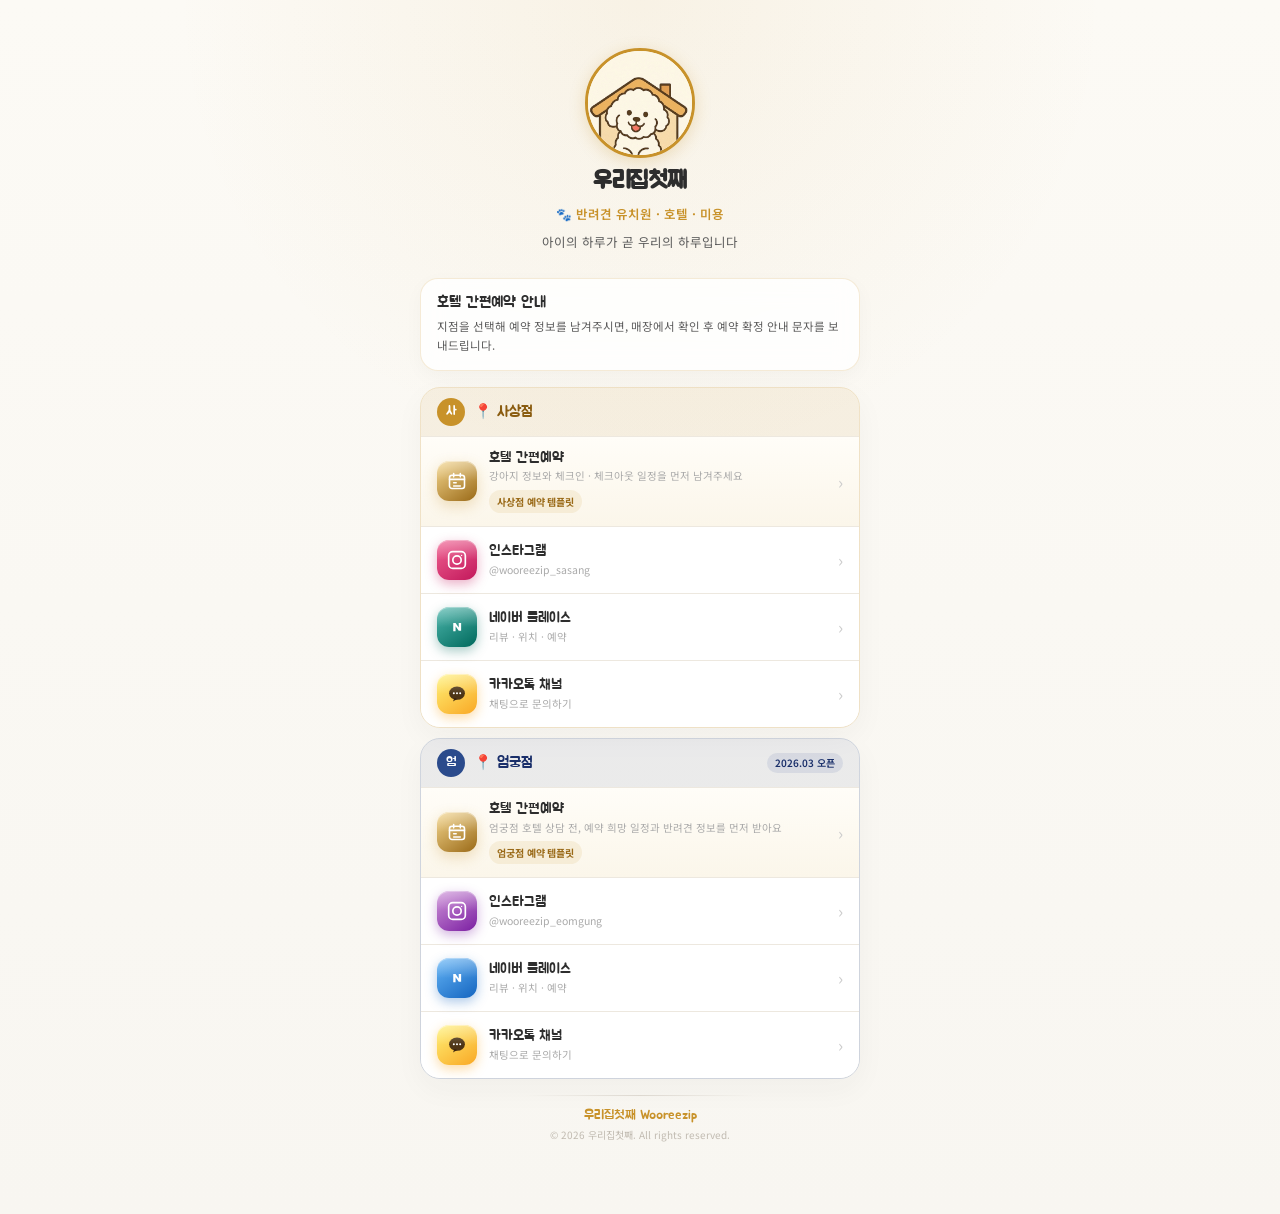
==== index.html @ d88a4600 "Update linktree v5" ====
<!DOCTYPE html>
<html lang="ko">
<head>
  <meta charset="UTF-8">
  <meta name="viewport" content="width=device-width, initial-scale=1.0">
  <title>우리집첫째 | 링크 모음</title>
  <link href="https://fonts.googleapis.com/css2?family=Jua&family=Noto+Sans+KR:wght@400;500;700&display=swap" rel="stylesheet">
  <style>
    *, *::before, *::after { margin: 0; padding: 0; box-sizing: border-box; }
    :root {
      --cream:   #F8F6F1;
      --primary: #C8922A;
      --navy:    #2B4B8C;
      --dark:    #2D2D2D;
      --mid:     #5C5C5C;
      --muted:   #AAAAAA;
      --surface: #FFFFFF;
      --border:  #E5E0D8;
      --reserve: #F2E4B8;
      --reserve-deep: #9A6A18;
      --reserve-shadow: rgba(200, 146, 42, 0.28);
    }
    body {
      background:
        radial-gradient(circle at top, rgba(200,146,42,0.08), transparent 34%),
        linear-gradient(180deg, #fcfaf5 0%, var(--cream) 100%);
      font-family: 'Noto Sans KR', 'Apple SD Gothic Neo', sans-serif;
      min-height: 100vh;
      display: flex;
      justify-content: center;
      padding: 48px 18px 72px;
    }
    .page {
      width: 100%;
      max-width: 440px;
      display: flex;
      flex-direction: column;
      align-items: center;
      gap: 10px;
    }
    @keyframes fadeUp {
      from { opacity: 0; transform: translateY(14px); }
      to   { opacity: 1; transform: translateY(0); }
    }
    .profile {
      display: flex;
      flex-direction: column;
      align-items: center;
      gap: 8px;
      margin-bottom: 14px;
      animation: fadeUp .5s ease both;
    }
    .logo-ring {
      width: 110px;
      height: 110px;
      border-radius: 50%;
      border: 3px solid var(--primary);
      background: var(--surface);
      overflow: hidden;
      display: flex;
      align-items: center;
      justify-content: center;
      box-shadow: 0 4px 16px rgba(200,146,42,0.25);
    }
    .logo-ring img {
      width: 100%;
      height: 100%;
      object-fit: cover;
      object-position: center center;
    }
    .brand-name {
      font-family: 'Jua', sans-serif;
      font-size: 24px;
      font-weight: 700;
      color: var(--dark);
      letter-spacing: -0.5px;
    }
    .brand-cat { font-size: 12.5px; color: var(--primary); font-weight: 600; }
    .tagline   { font-size: 12.5px; color: var(--mid); text-align: center; line-height: 1.8; }

    .notice {
      width: 100%;
      background: rgba(255,255,255,0.82);
      border: 1px solid rgba(200,146,42,0.18);
      border-radius: 18px;
      padding: 14px 16px;
      margin-bottom: 6px;
      animation: fadeUp .5s ease .04s both;
      box-shadow: 0 6px 20px rgba(45,45,45,0.03);
      backdrop-filter: blur(12px);
    }
    .notice-title {
      font-family: 'Jua', sans-serif;
      font-size: 15px;
      color: var(--dark);
    }
    .notice-copy {
      margin-top: 5px;
      font-size: 11.5px;
      line-height: 1.7;
      color: var(--mid);
    }

    .cluster {
      width: 100%;
      border-radius: 20px;
      overflow: hidden;
      animation: fadeUp .5s ease both;
      box-shadow: 0 10px 30px rgba(45,45,45,0.04);
    }
    .cluster.sasang  { border: 1.5px solid rgba(200,146,42,.22); animation-delay:.08s; }
    .cluster.eomgung { border: 1.5px solid rgba(43,75,140,.20);  animation-delay:.18s; }

    .cluster-header {
      display: flex;
      align-items: center;
      gap: 9px;
      padding: 10px 16px;
    }
    .cluster.sasang  .cluster-header { background: rgba(200,146,42,.09); }
    .cluster.eomgung .cluster-header { background: rgba(43,75,140,.07); }

    .cl-badge {
      width: 28px;
      height: 28px;
      border-radius: 50%;
      display: flex;
      align-items: center;
      justify-content: center;
      font-family: 'Jua', sans-serif;
      font-size: 12.5px;
      flex-shrink: 0;
    }
    .cluster.sasang  .cl-badge { background: #C8922A; color: #fff; }
    .cluster.eomgung .cl-badge { background: #2B4B8C; color: #fff; }

    .cl-label { font-family: 'Jua', sans-serif; font-size: 14.5px; }
    .cluster.sasang  .cl-label { color: #8A5C10; }
    .cluster.eomgung .cl-label { color: #1A2F6A; }

    .cl-new {
      margin-left: auto;
      font-size: 10px;
      font-weight: 600;
      background: rgba(43,75,140,.10);
      color: #1A2F6A;
      border-radius: 20px;
      padding: 2.5px 8px;
    }

    .cluster-body {
      background: var(--surface);
      display: flex;
      flex-direction: column;
    }

    .lr {
      display: flex;
      align-items: center;
      gap: 12px;
      padding: 13px 16px;
      text-decoration: none;
      border-top: 0.5px solid #EDE8DF;
      transition: background .12s, transform .12s;
    }
    .lr:hover  { background: #faf9f6; }
    .lr:active { background: #f0ede6; transform: scale(.995); }

    .lr-reserve {
      background: linear-gradient(180deg, #fffdf8 0%, #fbf6ea 100%);
    }
    .lr-reserve:hover {
      background: linear-gradient(180deg, #fffaf0 0%, #f8f0dd 100%);
    }

    .ri {
      width: 40px;
      height: 40px;
      border-radius: 12px;
      display: flex;
      align-items: center;
      justify-content: center;
      flex-shrink: 0;
      position: relative;
      overflow: hidden;
    }
    .ri::after {
      content: '';
      position: absolute;
      top: 0;
      left: 0;
      width: 100%;
      height: 50%;
      background: linear-gradient(180deg, rgba(255,255,255,0.35) 0%, rgba(255,255,255,0) 100%);
      border-radius: 12px 12px 0 0;
      pointer-events: none;
    }
    .ri-ig-s {
      background: linear-gradient(145deg, #f06292, #c2185b);
      box-shadow: 0 4px 12px rgba(194,24,91,.35), inset 0 1px 0 rgba(255,255,255,.3);
    }
    .ri-ig-e {
      background: linear-gradient(145deg, #ce93d8, #7b1fa2);
      box-shadow: 0 4px 12px rgba(123,31,162,.35), inset 0 1px 0 rgba(255,255,255,.3);
    }
    .ri-nav-s {
      background: linear-gradient(145deg, #4db6ac, #00695c);
      box-shadow: 0 4px 12px rgba(0,105,92,.35), inset 0 1px 0 rgba(255,255,255,.3);
    }
    .ri-nav-e {
      background: linear-gradient(145deg, #64b5f6, #1565c0);
      box-shadow: 0 4px 12px rgba(21,101,192,.35), inset 0 1px 0 rgba(255,255,255,.3);
    }
    .ri-kko {
      background: linear-gradient(145deg, #fff176, #f9a825);
      box-shadow: 0 4px 12px rgba(249,168,37,.4), inset 0 1px 0 rgba(255,255,255,.4);
    }
    .ri-reserve {
      background: linear-gradient(145deg, #f4d68d, var(--reserve-deep));
      box-shadow: 0 5px 14px var(--reserve-shadow), inset 0 1px 0 rgba(255,255,255,.4);
    }

    .rt { flex: 1; }
    .r-title {
      font-family: 'Jua', sans-serif;
      font-size: 13.5px;
      color: #2D2D2D;
      line-height: 1.25;
    }
    .r-sub {
      font-size: 10.5px;
      color: #AAAAAA;
      margin-top: 2px;
      line-height: 1.45;
    }
    .r-arr {
      font-size: 17px;
      color: #CCC;
      flex-shrink: 0;
    }
    .r-pill {
      display: inline-flex;
      align-items: center;
      gap: 4px;
      margin-top: 6px;
      padding: 4px 8px;
      border-radius: 999px;
      background: rgba(200,146,42,0.11);
      color: var(--reserve-deep);
      font-size: 10px;
      font-weight: 700;
      letter-spacing: -0.1px;
    }

    .divider {
      width: 52%;
      height: 1px;
      background: linear-gradient(90deg, transparent, #E0DBD3, transparent);
      margin: 6px 0 2px;
    }
    .footer {
      text-align: center;
      animation: fadeUp .5s ease .28s both;
    }
    .flogo {
      font-family: 'Jua', sans-serif;
      font-size: 13px;
      color: #C8922A;
    }
    .fcopy {
      font-size: 10px;
      color: #C0BAB0;
      margin-top: 3px;
    }
  </style>
</head>
<body>
<main class="page">

  <section class="profile">
    <div class="logo-ring">
      <img src="[data-uri]" alt="우리집첫째 로고">
    </div>
    <div class="brand-name">우리집첫째</div>
    <div class="brand-cat">🐾 반려견 유치원 · 호텔 · 미용</div>
    <div class="tagline">아이의 하루가 곧 우리의 하루입니다</div>
  </section>

  <section class="notice">
    <div class="notice-title">호텔 간편예약 안내</div>
    <div class="notice-copy">지점을 선택해 예약 정보를 남겨주시면, 매장에서 확인 후 예약 확정 안내 문자를 보내드립니다.</div>
  </section>

  <div class="cluster sasang">
    <div class="cluster-header">
      <div class="cl-badge">사</div>
      <span class="cl-label">📍 사상점</span>
    </div>
    <div class="cluster-body">
      <a href="reservation/?branch=sasang" target="_self" rel="noopener noreferrer" class="lr lr-reserve">
        <div class="ri ri-reserve">
          <svg width="20" height="20" viewBox="0 0 24 24" fill="none" stroke="white" stroke-width="1.9" stroke-linecap="round" stroke-linejoin="round">
            <rect x="3" y="5" width="18" height="16" rx="3"></rect>
            <path d="M8 3v4M16 3v4M3 10h18"></path>
            <path d="M8 14h3M8 18h8"></path>
          </svg>
        </div>
        <div class="rt">
          <div class="r-title">호텔 간편예약</div>
          <div class="r-sub">강아지 정보와 체크인 · 체크아웃 일정을 먼저 남겨주세요</div>
          <div class="r-pill">사상점 예약 템플릿</div>
        </div>
        <span class="r-arr">›</span>
      </a>
      <a href="https://www.instagram.com/wooreezip_sasang" target="_self" rel="noopener noreferrer" class="lr">
        <div class="ri ri-ig-s">
          <svg width="20" height="20" viewBox="0 0 24 24" fill="none" stroke="white" stroke-width="2" stroke-linecap="round" stroke-linejoin="round">
            <rect x="2" y="2" width="20" height="20" rx="5"/>
            <circle cx="12" cy="12" r="5"/>
            <circle cx="17.5" cy="6.5" r="0.8" fill="white" stroke="none"/>
          </svg>
        </div>
        <div class="rt">
          <div class="r-title">인스타그램</div>
          <div class="r-sub">@wooreezip_sasang</div>
        </div>
        <span class="r-arr">›</span>
      </a>
      <a href="https://m.place.naver.com/place/1247525047/home" target="_self" rel="noopener noreferrer" class="lr">
        <div class="ri ri-nav-s">
          <svg width="18" height="18" viewBox="0 0 24 24" fill="white">
            <path d="M14.3 12.5L10.1 6.5H7v11h3.1V11l4.2 6h3.2V6.5H14.3z"/>
          </svg>
        </div>
        <div class="rt">
          <div class="r-title">네이버 플레이스</div>
          <div class="r-sub">리뷰 · 위치 · 예약</div>
        </div>
        <span class="r-arr">›</span>
      </a>
      <a href="https://pf.kakao.com/_PuWbG" target="_self" rel="noopener noreferrer" class="lr">
        <div class="ri ri-kko">
          <svg width="20" height="20" viewBox="0 0 24 24">
            <ellipse cx="12" cy="11" rx="9.5" ry="8" fill="rgba(40,20,10,.82)"/>
            <path d="M 9 17 L 7 21 L 12.5 18" fill="rgba(40,20,10,.82)"/>
            <circle cx="8.2" cy="11" r="1.2" fill="white"/>
            <circle cx="12" cy="11" r="1.2" fill="white"/>
            <circle cx="15.8" cy="11" r="1.2" fill="white"/>
          </svg>
        </div>
        <div class="rt">
          <div class="r-title">카카오톡 채널</div>
          <div class="r-sub">채팅으로 문의하기</div>
        </div>
        <span class="r-arr">›</span>
      </a>
    </div>
  </div>

  <div class="cluster eomgung">
    <div class="cluster-header">
      <div class="cl-badge">엄</div>
      <span class="cl-label">📍 엄궁점</span>
      <span class="cl-new">2026.03 오픈</span>
    </div>
    <div class="cluster-body">
      <a href="reservation/?branch=eomgung" target="_self" rel="noopener noreferrer" class="lr lr-reserve">
        <div class="ri ri-reserve">
          <svg width="20" height="20" viewBox="0 0 24 24" fill="none" stroke="white" stroke-width="1.9" stroke-linecap="round" stroke-linejoin="round">
            <rect x="3" y="5" width="18" height="16" rx="3"></rect>
            <path d="M8 3v4M16 3v4M3 10h18"></path>
            <path d="M8 14h3M8 18h8"></path>
          </svg>
        </div>
        <div class="rt">
          <div class="r-title">호텔 간편예약</div>
          <div class="r-sub">엄궁점 호텔 상담 전, 예약 희망 일정과 반려견 정보를 먼저 받아요</div>
          <div class="r-pill">엄궁점 예약 템플릿</div>
        </div>
        <span class="r-arr">›</span>
      </a>
      <a href="https://www.instagram.com/wooreezip_eomgung" target="_self" rel="noopener noreferrer" class="lr">
        <div class="ri ri-ig-e">
          <svg width="20" height="20" viewBox="0 0 24 24" fill="none" stroke="white" stroke-width="2" stroke-linecap="round" stroke-linejoin="round">
            <rect x="2" y="2" width="20" height="20" rx="5"/>
            <circle cx="12" cy="12" r="5"/>
            <circle cx="17.5" cy="6.5" r="0.8" fill="white" stroke="none"/>
          </svg>
        </div>
        <div class="rt">
          <div class="r-title">인스타그램</div>
          <div class="r-sub">@wooreezip_eomgung</div>
        </div>
        <span class="r-arr">›</span>
      </a>
      <a href="https://m.place.naver.com/place/2031023548/home" target="_self" rel="noopener noreferrer" class="lr">
        <div class="ri ri-nav-e">
          <svg width="18" height="18" viewBox="0 0 24 24" fill="white">
            <path d="M14.3 12.5L10.1 6.5H7v11h3.1V11l4.2 6h3.2V6.5H14.3z"/>
          </svg>
        </div>
        <div class="rt">
          <div class="r-title">네이버 플레이스</div>
          <div class="r-sub">리뷰 · 위치 · 예약</div>
        </div>
        <span class="r-arr">›</span>
      </a>
      <a href="https://pf.kakao.com/_jTNZX" target="_self" rel="noopener noreferrer" class="lr">
        <div class="ri ri-kko">
          <svg width="20" height="20" viewBox="0 0 24 24">
            <ellipse cx="12" cy="11" rx="9.5" ry="8" fill="rgba(40,20,10,.82)"/>
            <path d="M 9 17 L 7 21 L 12.5 18" fill="rgba(40,20,10,.82)"/>
            <circle cx="8.2" cy="11" r="1.2" fill="white"/>
            <circle cx="12" cy="11" r="1.2" fill="white"/>
            <circle cx="15.8" cy="11" r="1.2" fill="white"/>
          </svg>
        </div>
        <div class="rt">
          <div class="r-title">카카오톡 채널</div>
          <div class="r-sub">채팅으로 문의하기</div>
        </div>
        <span class="r-arr">›</span>
      </a>
    </div>
  </div>

  <div class="divider"></div>
  <div class="footer">
    <div class="flogo">우리집첫째 Wooreezip</div>
    <div class="fcopy">© 2026 우리집첫째. All rights reserved.</div>
  </div>
</main>
<script>
  document.querySelectorAll('.lr').forEach((link) => {
    link.addEventListener('click', (event) => {
      if (window.location.protocol === 'file:') {
        event.preventDefault();
        window.location.href = link.href;
      }
    });
  });
</script>
</body>
</html>
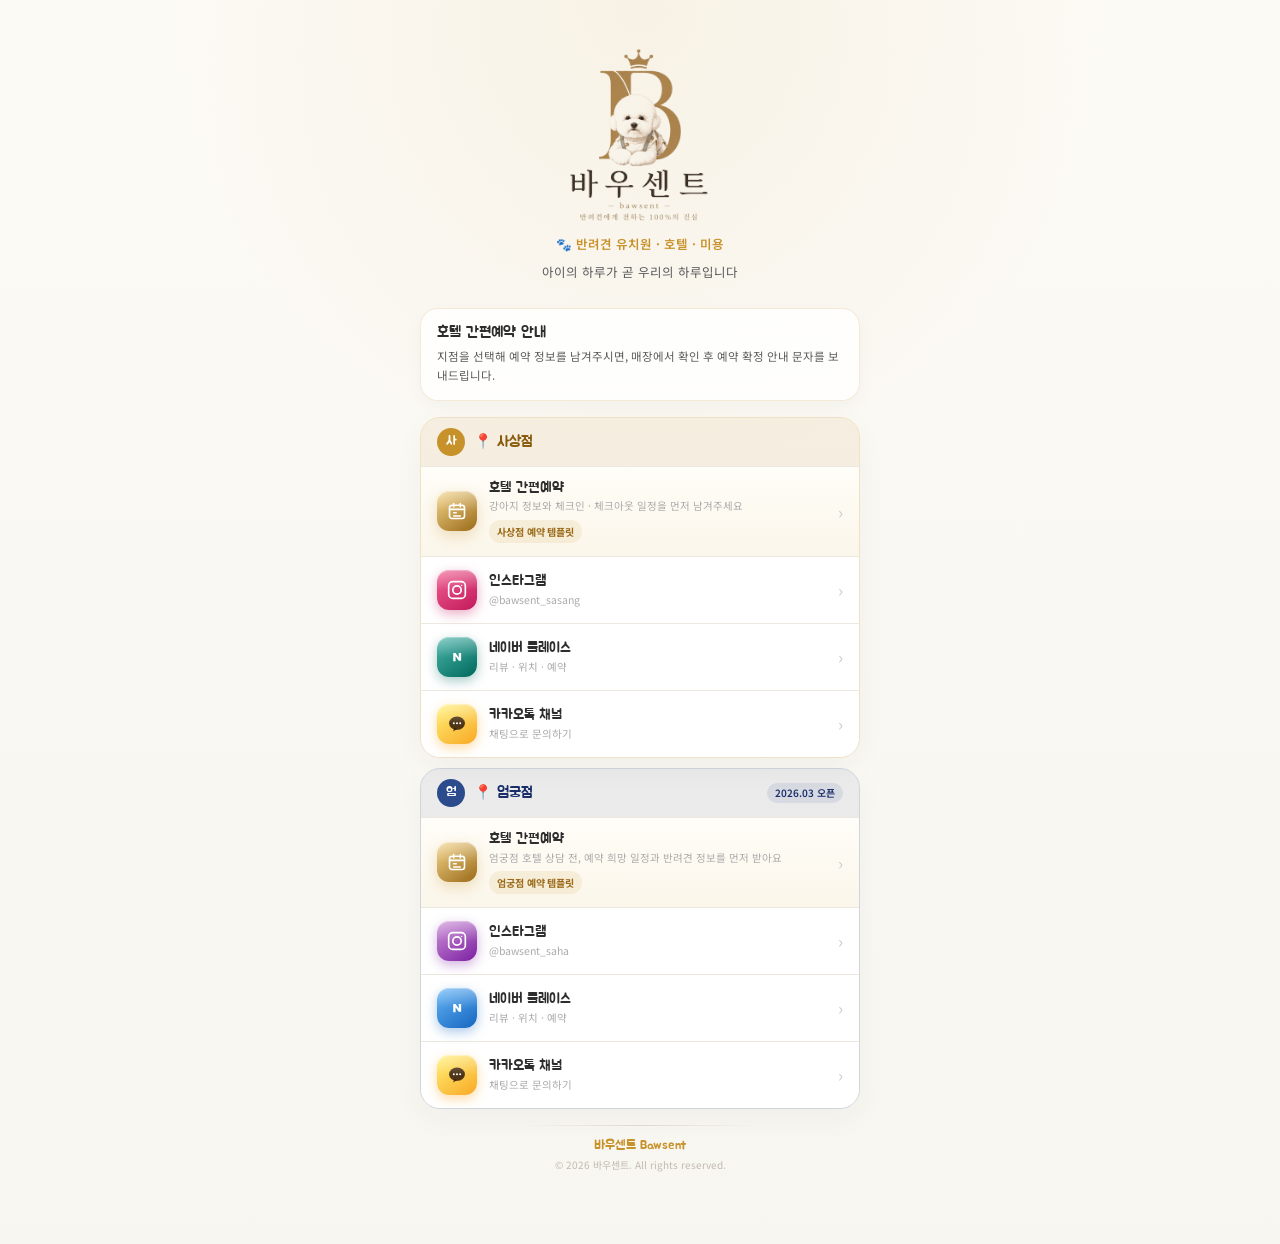
==== commit 1a1848ed: "Update public branding to Bawsent" ====
--- a/index.html
+++ b/index.html
@@ -3,7 +3,7 @@
 <head>
   <meta charset="UTF-8">
   <meta name="viewport" content="width=device-width, initial-scale=1.0">
-  <title>우리집첫째 | 링크 모음</title>
+  <title>바우센트 | 링크 모음</title>
   <link href="https://fonts.googleapis.com/css2?family=Jua&family=Noto+Sans+KR:wght@400;500;700&display=swap" rel="stylesheet">
   <style>
     *, *::before, *::after { margin: 0; padding: 0; box-sizing: border-box; }
@@ -51,29 +51,33 @@
       animation: fadeUp .5s ease both;
     }
     .logo-ring {
-      width: 110px;
-      height: 110px;
-      border-radius: 50%;
-      border: 3px solid var(--primary);
-      background: var(--surface);
-      overflow: hidden;
+      width: min(72vw, 270px);
+      height: 178px;
+      border-radius: 0;
+      border: 0;
+      background: transparent;
+      overflow: visible;
       display: flex;
       align-items: center;
       justify-content: center;
-      box-shadow: 0 4px 16px rgba(200,146,42,0.25);
+      box-shadow: none;
     }
     .logo-ring img {
       width: 100%;
       height: 100%;
-      object-fit: cover;
+      object-fit: contain;
       object-position: center center;
     }
     .brand-name {
-      font-family: 'Jua', sans-serif;
-      font-size: 24px;
-      font-weight: 700;
-      color: var(--dark);
-      letter-spacing: -0.5px;
+      position: absolute;
+      width: 1px;
+      height: 1px;
+      padding: 0;
+      margin: -1px;
+      overflow: hidden;
+      clip: rect(0, 0, 0, 0);
+      white-space: nowrap;
+      border: 0;
     }
     .brand-cat { font-size: 12.5px; color: var(--primary); font-weight: 600; }
     .tagline   { font-size: 12.5px; color: var(--mid); text-align: center; line-height: 1.8; }
@@ -279,9 +283,9 @@
 
   <section class="profile">
     <div class="logo-ring">
-      <img src="[data-uri]" alt="우리집첫째 로고">
+      <img src="static/brand/bawsent-logo-cutout.png" alt="바우센트 로고">
     </div>
-    <div class="brand-name">우리집첫째</div>
+    <div class="brand-name">바우센트</div>
     <div class="brand-cat">🐾 반려견 유치원 · 호텔 · 미용</div>
     <div class="tagline">아이의 하루가 곧 우리의 하루입니다</div>
   </section>
@@ -312,7 +316,7 @@
         </div>
         <span class="r-arr">›</span>
       </a>
-      <a href="https://www.instagram.com/wooreezip_sasang" target="_self" rel="noopener noreferrer" class="lr">
+      <a href="https://www.instagram.com/bawsent_sasang" target="_self" rel="noopener noreferrer" class="lr">
         <div class="ri ri-ig-s">
           <svg width="20" height="20" viewBox="0 0 24 24" fill="none" stroke="white" stroke-width="2" stroke-linecap="round" stroke-linejoin="round">
             <rect x="2" y="2" width="20" height="20" rx="5"/>
@@ -322,7 +326,7 @@
         </div>
         <div class="rt">
           <div class="r-title">인스타그램</div>
-          <div class="r-sub">@wooreezip_sasang</div>
+          <div class="r-sub">@bawsent_sasang</div>
         </div>
         <span class="r-arr">›</span>
       </a>
@@ -379,7 +383,7 @@
         </div>
         <span class="r-arr">›</span>
       </a>
-      <a href="https://www.instagram.com/wooreezip_eomgung" target="_self" rel="noopener noreferrer" class="lr">
+      <a href="https://www.instagram.com/bawsent_saha" target="_self" rel="noopener noreferrer" class="lr">
         <div class="ri ri-ig-e">
           <svg width="20" height="20" viewBox="0 0 24 24" fill="none" stroke="white" stroke-width="2" stroke-linecap="round" stroke-linejoin="round">
             <rect x="2" y="2" width="20" height="20" rx="5"/>
@@ -389,7 +393,7 @@
         </div>
         <div class="rt">
           <div class="r-title">인스타그램</div>
-          <div class="r-sub">@wooreezip_eomgung</div>
+          <div class="r-sub">@bawsent_saha</div>
         </div>
         <span class="r-arr">›</span>
       </a>
@@ -426,8 +430,8 @@
 
   <div class="divider"></div>
   <div class="footer">
-    <div class="flogo">우리집첫째 Wooreezip</div>
-    <div class="fcopy">© 2026 우리집첫째. All rights reserved.</div>
+    <div class="flogo">바우센트 Bawsent</div>
+    <div class="fcopy">© 2026 바우센트. All rights reserved.</div>
   </div>
 </main>
 <script>
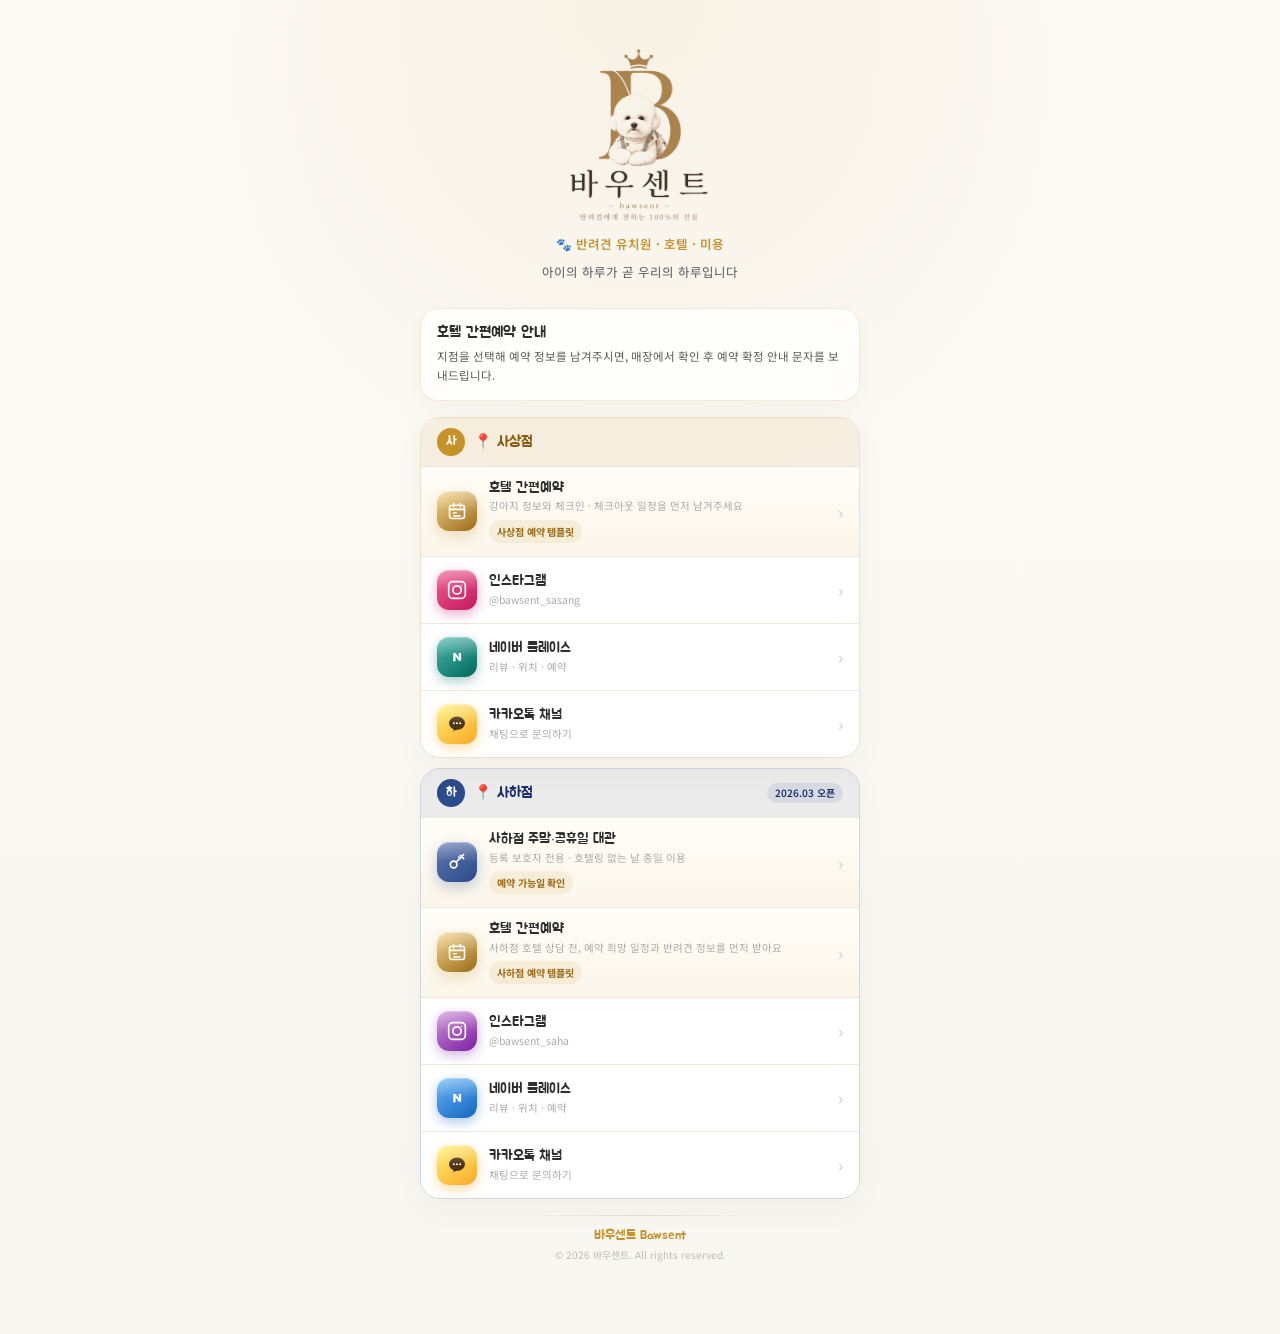
==== commit 15d1b57f: "Add Saha facility reservation links" ====
--- a/index.html
+++ b/index.html
@@ -223,6 +223,7 @@
       background: linear-gradient(145deg, #f4d68d, var(--reserve-deep));
       box-shadow: 0 5px 14px var(--reserve-shadow), inset 0 1px 0 rgba(255,255,255,.4);
     }
+    .ri-facility { background: linear-gradient(145deg, #5f78ad, #2B4B8C); box-shadow: 0 5px 14px rgba(43,75,140,.28), inset 0 1px 0 rgba(255,255,255,.35); }
 
     .rt { flex: 1; }
     .r-title {
@@ -363,11 +364,17 @@
 
   <div class="cluster eomgung">
     <div class="cluster-header">
-      <div class="cl-badge">엄</div>
-      <span class="cl-label">📍 엄궁점</span>
+      <div class="cl-badge">하</div>
+      <span class="cl-label">📍 사하점</span>
       <span class="cl-new">2026.03 오픈</span>
     </div>
     <div class="cluster-body">
+      <a href="facility-reservation/" target="_self" rel="noopener noreferrer" class="lr lr-reserve">
+        <div class="ri ri-facility">
+          <svg width="20" height="20" viewBox="0 0 24 24" fill="none" stroke="white" stroke-width="2" stroke-linecap="round" stroke-linejoin="round"><circle cx="8" cy="15" r="4"></circle><path d="M11 12l9-9M16 4l4 4M14 6l2 2"></path></svg>
+        </div>
+        <div class="rt"><div class="r-title">사하점 주말·공휴일 대관</div><div class="r-sub">등록 보호자 전용 · 호텔링 없는 날 종일 이용</div><div class="r-pill">예약 가능일 확인</div></div><span class="r-arr">›</span>
+      </a>
       <a href="reservation/?branch=eomgung" target="_self" rel="noopener noreferrer" class="lr lr-reserve">
         <div class="ri ri-reserve">
           <svg width="20" height="20" viewBox="0 0 24 24" fill="none" stroke="white" stroke-width="1.9" stroke-linecap="round" stroke-linejoin="round">
@@ -378,8 +385,8 @@
         </div>
         <div class="rt">
           <div class="r-title">호텔 간편예약</div>
-          <div class="r-sub">엄궁점 호텔 상담 전, 예약 희망 일정과 반려견 정보를 먼저 받아요</div>
-          <div class="r-pill">엄궁점 예약 템플릿</div>
+          <div class="r-sub">사하점 호텔 상담 전, 예약 희망 일정과 반려견 정보를 먼저 받아요</div>
+          <div class="r-pill">사하점 예약 템플릿</div>
         </div>
         <span class="r-arr">›</span>
       </a>
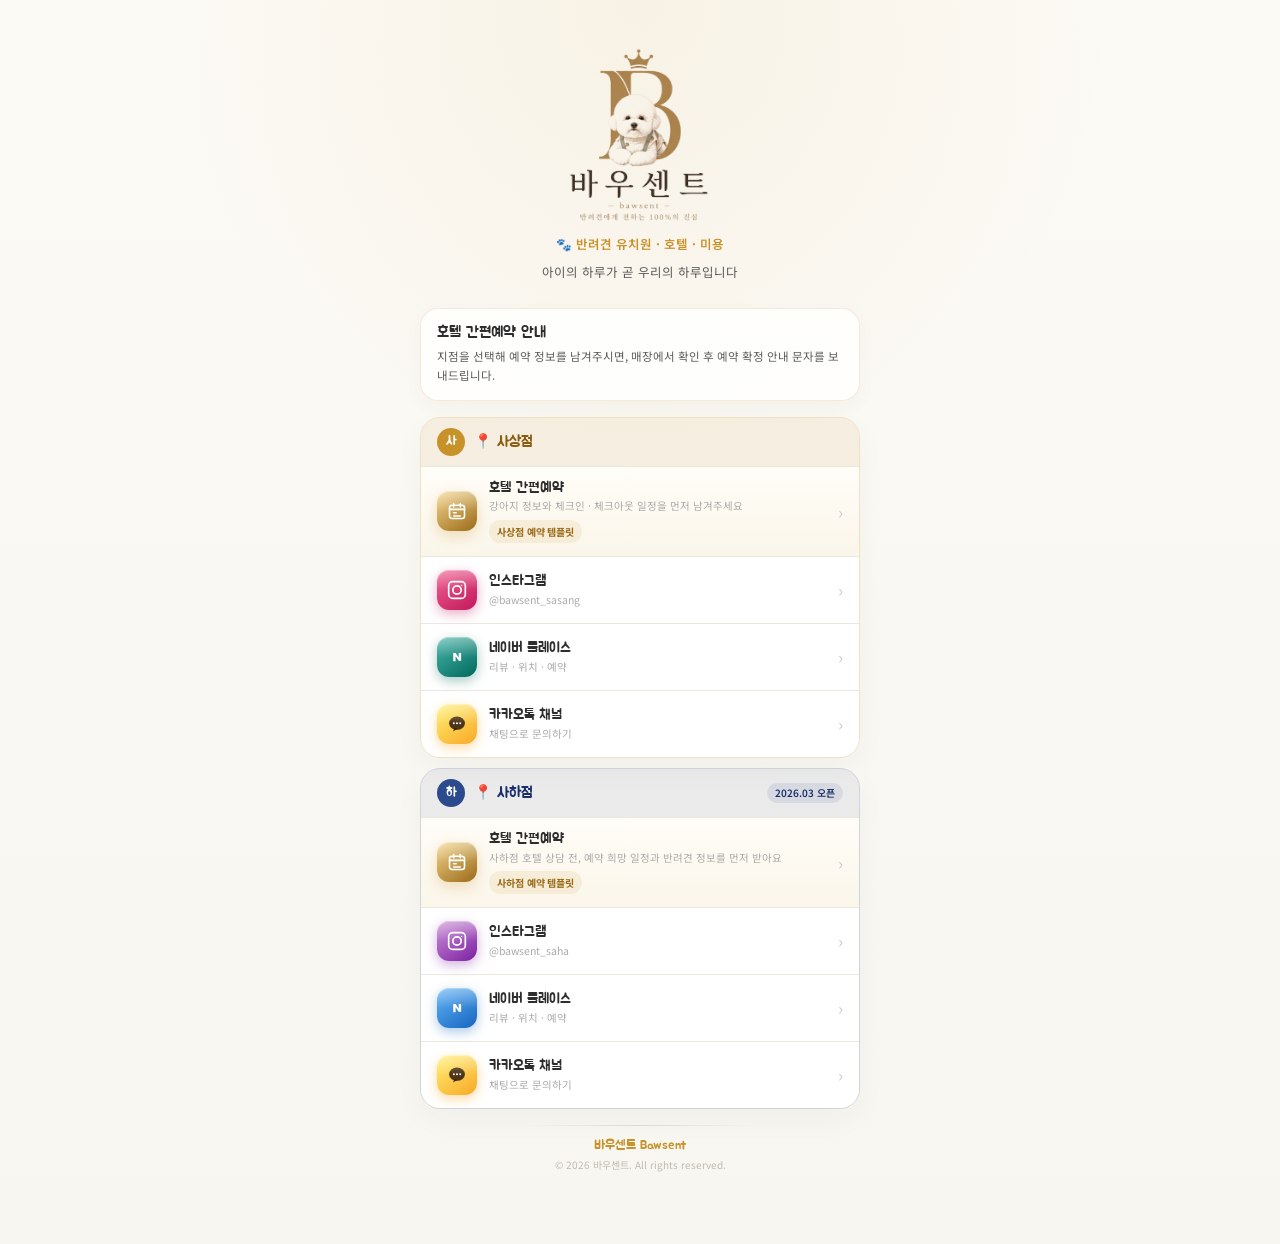
==== commit 5cca5885: "인스타 바이오에서 대관 링크 제거" ====
--- a/index.html
+++ b/index.html
@@ -223,7 +223,6 @@
       background: linear-gradient(145deg, #f4d68d, var(--reserve-deep));
       box-shadow: 0 5px 14px var(--reserve-shadow), inset 0 1px 0 rgba(255,255,255,.4);
     }
-    .ri-facility { background: linear-gradient(145deg, #5f78ad, #2B4B8C); box-shadow: 0 5px 14px rgba(43,75,140,.28), inset 0 1px 0 rgba(255,255,255,.35); }
 
     .rt { flex: 1; }
     .r-title {
@@ -369,12 +368,6 @@
       <span class="cl-new">2026.03 오픈</span>
     </div>
     <div class="cluster-body">
-      <a href="facility-reservation/" target="_self" rel="noopener noreferrer" class="lr lr-reserve">
-        <div class="ri ri-facility">
-          <svg width="20" height="20" viewBox="0 0 24 24" fill="none" stroke="white" stroke-width="2" stroke-linecap="round" stroke-linejoin="round"><circle cx="8" cy="15" r="4"></circle><path d="M11 12l9-9M16 4l4 4M14 6l2 2"></path></svg>
-        </div>
-        <div class="rt"><div class="r-title">사하점 주말·공휴일 대관</div><div class="r-sub">등록 보호자 전용 · 호텔링 없는 날 종일 이용</div><div class="r-pill">예약 가능일 확인</div></div><span class="r-arr">›</span>
-      </a>
       <a href="reservation/?branch=eomgung" target="_self" rel="noopener noreferrer" class="lr lr-reserve">
         <div class="ri ri-reserve">
           <svg width="20" height="20" viewBox="0 0 24 24" fill="none" stroke="white" stroke-width="1.9" stroke-linecap="round" stroke-linejoin="round">
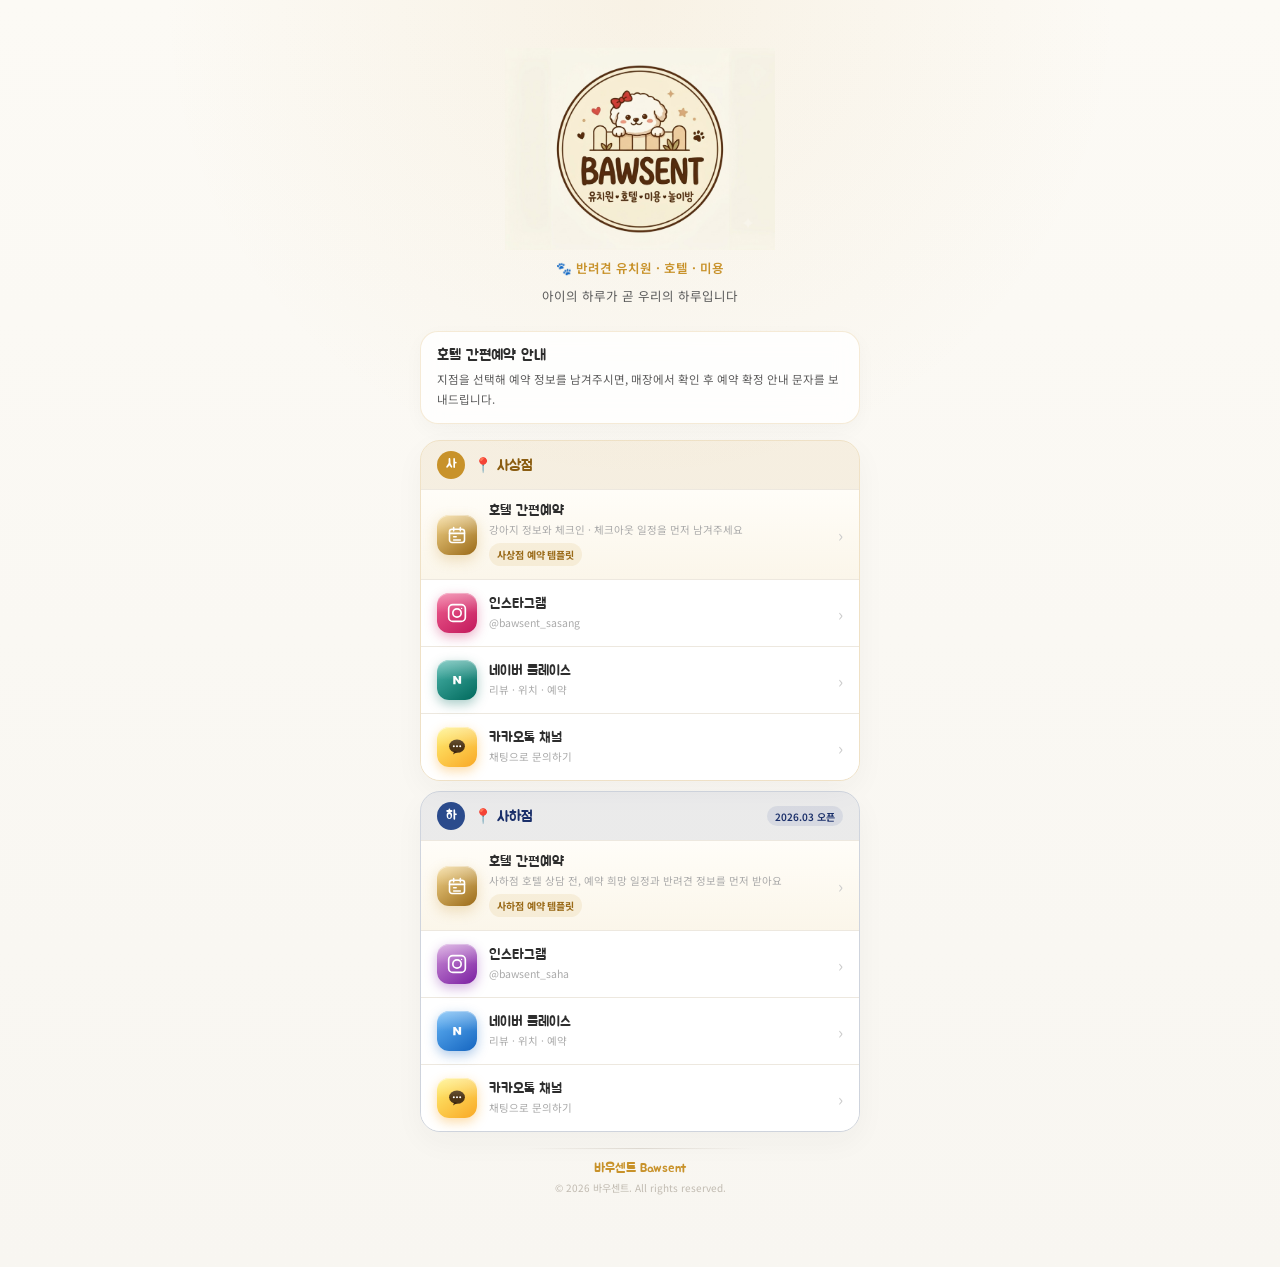
==== commit 28ef2d58: "fix: replace link page logo with approved BAWSENT original" ====
--- a/index.html
+++ b/index.html
@@ -52,7 +52,8 @@
     }
     .logo-ring {
       width: min(72vw, 270px);
-      height: 178px;
+      height: auto;
+      aspect-ratio: 1536 / 1147;
       border-radius: 0;
       border: 0;
       background: transparent;
@@ -283,7 +284,7 @@
 
   <section class="profile">
     <div class="logo-ring">
-      <img src="static/brand/bawsent-logo-cutout.png" alt="바우센트 로고">
+      <img src="static/brand/bawsent-logo-official-20261011.png" alt="바우센트 로고" width="1536" height="1147">
     </div>
     <div class="brand-name">바우센트</div>
     <div class="brand-cat">🐾 반려견 유치원 · 호텔 · 미용</div>
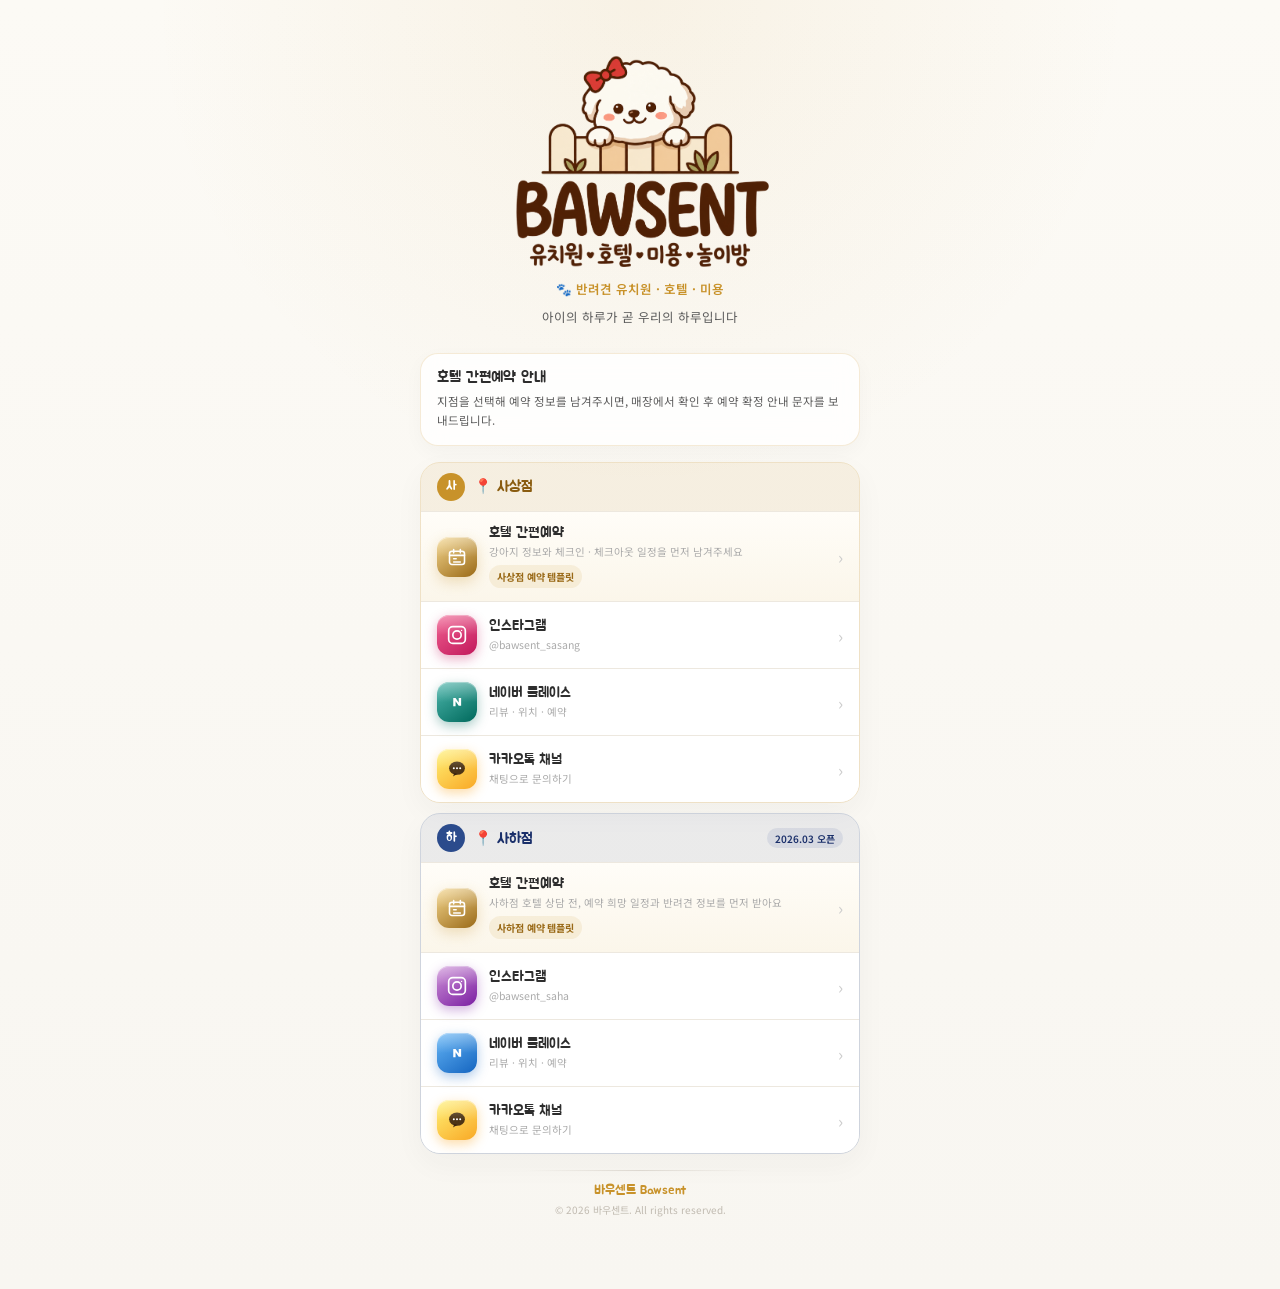
==== commit c38104aa: "fix: use transparent approved logo throughout link and hotel pages" ====
--- a/index.html
+++ b/index.html
@@ -53,7 +53,7 @@
     .logo-ring {
       width: min(72vw, 270px);
       height: auto;
-      aspect-ratio: 1536 / 1147;
+      aspect-ratio: 1379 / 1141;
       border-radius: 0;
       border: 0;
       background: transparent;
@@ -284,7 +284,7 @@
 
   <section class="profile">
     <div class="logo-ring">
-      <img src="static/brand/bawsent-logo-official-20261011.png" alt="바우센트 로고" width="1536" height="1147">
+      <img src="static/brand/bawsent-logo-transparent-20261027.png" alt="바우센트 로고" width="1379" height="1141">
     </div>
     <div class="brand-name">바우센트</div>
     <div class="brand-cat">🐾 반려견 유치원 · 호텔 · 미용</div>
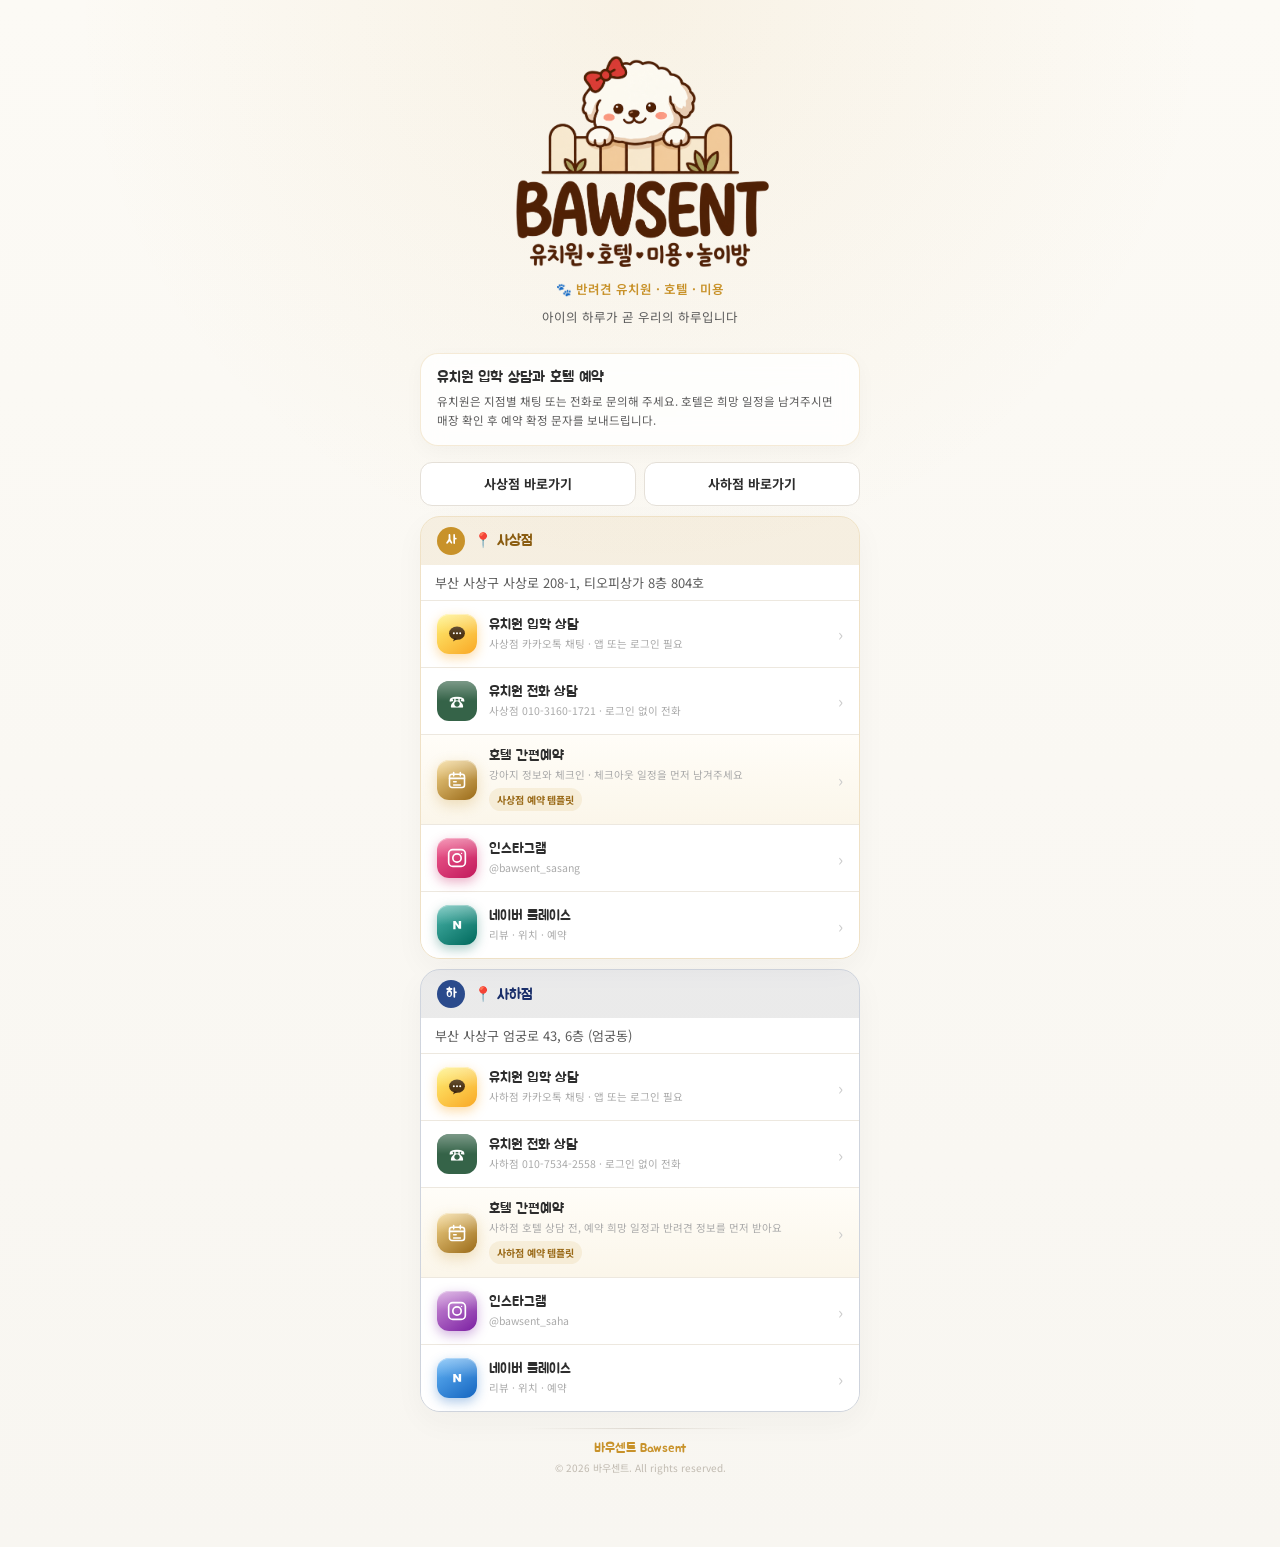
==== commit e23b1df2: "Separate daycare consultation from hotel booking by branch" ====
--- a/index.html
+++ b/index.html
@@ -277,6 +277,13 @@
       color: #C0BAB0;
       margin-top: 3px;
     }
+    .branch-nav { display: grid; width: 100%; grid-template-columns: repeat(2, minmax(0, 1fr)); gap: 8px; }
+    .branch-nav a { display: grid; place-items: center; min-height: 44px; padding: 8px; text-align: center; border: 1px solid var(--border); border-radius: 12px; color: var(--dark); background: white; font-size: 13px; font-weight: 700; text-decoration: none; }
+    .branch-location { padding: 8px 14px; color: var(--mid); font-size: 13px; }
+    .cluster { scroll-margin-top: 12px; }
+    .cluster:target { outline: 2px solid #2B4B8C; outline-offset: 2px; }
+    .ri-call { background: #356348; color: white; font-weight: 700; }
+    .lr:focus-visible, .branch-nav a:focus-visible { outline: 2px solid #2B4B8C; outline-offset: -3px; }
   </style>
 </head>
 <body>
@@ -292,58 +299,22 @@
   </section>
 
   <section class="notice">
-    <div class="notice-title">호텔 간편예약 안내</div>
-    <div class="notice-copy">지점을 선택해 예약 정보를 남겨주시면, 매장에서 확인 후 예약 확정 안내 문자를 보내드립니다.</div>
+    <div class="notice-title">유치원 입학 상담과 호텔 예약</div>
+    <div class="notice-copy">유치원은 지점별 채팅 또는 전화로 문의해 주세요. 호텔은 희망 일정을 남겨주시면 매장 확인 후 예약 확정 문자를 보내드립니다.</div>
   </section>
-
-  <div class="cluster sasang">
+  <nav class="branch-nav" aria-label="지점별 상담 바로가기">
+    <a href="#sasang">사상점 바로가기</a>
+    <a href="#eomgung">사하점 바로가기</a>
+  </nav>
+
+  <section class="cluster sasang" id="sasang" tabindex="-1" aria-label="사상점">
     <div class="cluster-header">
       <div class="cl-badge">사</div>
       <span class="cl-label">📍 사상점</span>
     </div>
     <div class="cluster-body">
-      <a href="reservation/?branch=sasang" target="_self" rel="noopener noreferrer" class="lr lr-reserve">
-        <div class="ri ri-reserve">
-          <svg width="20" height="20" viewBox="0 0 24 24" fill="none" stroke="white" stroke-width="1.9" stroke-linecap="round" stroke-linejoin="round">
-            <rect x="3" y="5" width="18" height="16" rx="3"></rect>
-            <path d="M8 3v4M16 3v4M3 10h18"></path>
-            <path d="M8 14h3M8 18h8"></path>
-          </svg>
-        </div>
-        <div class="rt">
-          <div class="r-title">호텔 간편예약</div>
-          <div class="r-sub">강아지 정보와 체크인 · 체크아웃 일정을 먼저 남겨주세요</div>
-          <div class="r-pill">사상점 예약 템플릿</div>
-        </div>
-        <span class="r-arr">›</span>
-      </a>
-      <a href="https://www.instagram.com/bawsent_sasang" target="_self" rel="noopener noreferrer" class="lr">
-        <div class="ri ri-ig-s">
-          <svg width="20" height="20" viewBox="0 0 24 24" fill="none" stroke="white" stroke-width="2" stroke-linecap="round" stroke-linejoin="round">
-            <rect x="2" y="2" width="20" height="20" rx="5"/>
-            <circle cx="12" cy="12" r="5"/>
-            <circle cx="17.5" cy="6.5" r="0.8" fill="white" stroke="none"/>
-          </svg>
-        </div>
-        <div class="rt">
-          <div class="r-title">인스타그램</div>
-          <div class="r-sub">@bawsent_sasang</div>
-        </div>
-        <span class="r-arr">›</span>
-      </a>
-      <a href="https://m.place.naver.com/place/1247525047/home" target="_self" rel="noopener noreferrer" class="lr">
-        <div class="ri ri-nav-s">
-          <svg width="18" height="18" viewBox="0 0 24 24" fill="white">
-            <path d="M14.3 12.5L10.1 6.5H7v11h3.1V11l4.2 6h3.2V6.5H14.3z"/>
-          </svg>
-        </div>
-        <div class="rt">
-          <div class="r-title">네이버 플레이스</div>
-          <div class="r-sub">리뷰 · 위치 · 예약</div>
-        </div>
-        <span class="r-arr">›</span>
-      </a>
-      <a href="https://pf.kakao.com/_PuWbG" target="_self" rel="noopener noreferrer" class="lr">
+      <p class="branch-location">부산 사상구 사상로 208-1, 티오피상가 8층 804호</p>
+      <a href="https://pf.kakao.com/_nbxeBX/chat" target="_self" rel="noopener noreferrer" class="lr">
         <div class="ri ri-kko">
           <svg width="20" height="20" viewBox="0 0 24 24">
             <ellipse cx="12" cy="11" rx="9.5" ry="8" fill="rgba(40,20,10,.82)"/>
@@ -354,22 +325,20 @@
           </svg>
         </div>
         <div class="rt">
-          <div class="r-title">카카오톡 채널</div>
-          <div class="r-sub">채팅으로 문의하기</div>
-        </div>
-        <span class="r-arr">›</span>
-      </a>
-    </div>
-  </div>
-
-  <div class="cluster eomgung">
-    <div class="cluster-header">
-      <div class="cl-badge">하</div>
-      <span class="cl-label">📍 사하점</span>
-      <span class="cl-new">2026.03 오픈</span>
-    </div>
-    <div class="cluster-body">
-      <a href="reservation/?branch=eomgung" target="_self" rel="noopener noreferrer" class="lr lr-reserve">
+          <div class="r-title">유치원 입학 상담</div>
+          <div class="r-sub">사상점 카카오톡 채팅 · 앱 또는 로그인 필요</div>
+        </div>
+        <span class="r-arr">›</span>
+      </a>
+      <a href="tel:01031601721" class="lr">
+        <div class="ri ri-call" aria-hidden="true">☎</div>
+        <div class="rt">
+          <div class="r-title">유치원 전화 상담</div>
+          <div class="r-sub">사상점 010-3160-1721 · 로그인 없이 전화</div>
+        </div>
+        <span class="r-arr" aria-hidden="true">›</span>
+      </a>
+      <a href="reservation/?branch=sasang" target="_self" rel="noopener noreferrer" class="lr lr-reserve">
         <div class="ri ri-reserve">
           <svg width="20" height="20" viewBox="0 0 24 24" fill="none" stroke="white" stroke-width="1.9" stroke-linecap="round" stroke-linejoin="round">
             <rect x="3" y="5" width="18" height="16" rx="3"></rect>
@@ -379,13 +348,13 @@
         </div>
         <div class="rt">
           <div class="r-title">호텔 간편예약</div>
-          <div class="r-sub">사하점 호텔 상담 전, 예약 희망 일정과 반려견 정보를 먼저 받아요</div>
-          <div class="r-pill">사하점 예약 템플릿</div>
-        </div>
-        <span class="r-arr">›</span>
-      </a>
-      <a href="https://www.instagram.com/bawsent_saha" target="_self" rel="noopener noreferrer" class="lr">
-        <div class="ri ri-ig-e">
+          <div class="r-sub">강아지 정보와 체크인 · 체크아웃 일정을 먼저 남겨주세요</div>
+          <div class="r-pill">사상점 예약 템플릿</div>
+        </div>
+        <span class="r-arr">›</span>
+      </a>
+      <a href="https://www.instagram.com/bawsent_sasang" target="_self" rel="noopener noreferrer" class="lr">
+        <div class="ri ri-ig-s">
           <svg width="20" height="20" viewBox="0 0 24 24" fill="none" stroke="white" stroke-width="2" stroke-linecap="round" stroke-linejoin="round">
             <rect x="2" y="2" width="20" height="20" rx="5"/>
             <circle cx="12" cy="12" r="5"/>
@@ -394,12 +363,12 @@
         </div>
         <div class="rt">
           <div class="r-title">인스타그램</div>
-          <div class="r-sub">@bawsent_saha</div>
-        </div>
-        <span class="r-arr">›</span>
-      </a>
-      <a href="https://m.place.naver.com/place/2031023548/home" target="_self" rel="noopener noreferrer" class="lr">
-        <div class="ri ri-nav-e">
+          <div class="r-sub">@bawsent_sasang</div>
+        </div>
+        <span class="r-arr">›</span>
+      </a>
+      <a href="https://m.place.naver.com/place/1247525047/home" target="_self" rel="noopener noreferrer" class="lr">
+        <div class="ri ri-nav-s">
           <svg width="18" height="18" viewBox="0 0 24 24" fill="white">
             <path d="M14.3 12.5L10.1 6.5H7v11h3.1V11l4.2 6h3.2V6.5H14.3z"/>
           </svg>
@@ -410,7 +379,17 @@
         </div>
         <span class="r-arr">›</span>
       </a>
-      <a href="https://pf.kakao.com/_jTNZX" target="_self" rel="noopener noreferrer" class="lr">
+    </div>
+  </section>
+
+  <section class="cluster eomgung" id="eomgung" tabindex="-1" aria-label="사하점">
+    <div class="cluster-header">
+      <div class="cl-badge">하</div>
+      <span class="cl-label">📍 사하점</span>
+    </div>
+    <div class="cluster-body">
+      <p class="branch-location">부산 사상구 엄궁로 43, 6층 (엄궁동)</p>
+      <a href="https://pf.kakao.com/_DknBX/chat" target="_self" rel="noopener noreferrer" class="lr">
         <div class="ri ri-kko">
           <svg width="20" height="20" viewBox="0 0 24 24">
             <ellipse cx="12" cy="11" rx="9.5" ry="8" fill="rgba(40,20,10,.82)"/>
@@ -421,13 +400,62 @@
           </svg>
         </div>
         <div class="rt">
-          <div class="r-title">카카오톡 채널</div>
-          <div class="r-sub">채팅으로 문의하기</div>
+          <div class="r-title">유치원 입학 상담</div>
+          <div class="r-sub">사하점 카카오톡 채팅 · 앱 또는 로그인 필요</div>
+        </div>
+        <span class="r-arr">›</span>
+      </a>
+      <a href="tel:01075342558" class="lr">
+        <div class="ri ri-call" aria-hidden="true">☎</div>
+        <div class="rt">
+          <div class="r-title">유치원 전화 상담</div>
+          <div class="r-sub">사하점 010-7534-2558 · 로그인 없이 전화</div>
+        </div>
+        <span class="r-arr" aria-hidden="true">›</span>
+      </a>
+      <a href="reservation/?branch=eomgung" target="_self" rel="noopener noreferrer" class="lr lr-reserve">
+        <div class="ri ri-reserve">
+          <svg width="20" height="20" viewBox="0 0 24 24" fill="none" stroke="white" stroke-width="1.9" stroke-linecap="round" stroke-linejoin="round">
+            <rect x="3" y="5" width="18" height="16" rx="3"></rect>
+            <path d="M8 3v4M16 3v4M3 10h18"></path>
+            <path d="M8 14h3M8 18h8"></path>
+          </svg>
+        </div>
+        <div class="rt">
+          <div class="r-title">호텔 간편예약</div>
+          <div class="r-sub">사하점 호텔 상담 전, 예약 희망 일정과 반려견 정보를 먼저 받아요</div>
+          <div class="r-pill">사하점 예약 템플릿</div>
+        </div>
+        <span class="r-arr">›</span>
+      </a>
+      <a href="https://www.instagram.com/bawsent_saha" target="_self" rel="noopener noreferrer" class="lr">
+        <div class="ri ri-ig-e">
+          <svg width="20" height="20" viewBox="0 0 24 24" fill="none" stroke="white" stroke-width="2" stroke-linecap="round" stroke-linejoin="round">
+            <rect x="2" y="2" width="20" height="20" rx="5"/>
+            <circle cx="12" cy="12" r="5"/>
+            <circle cx="17.5" cy="6.5" r="0.8" fill="white" stroke="none"/>
+          </svg>
+        </div>
+        <div class="rt">
+          <div class="r-title">인스타그램</div>
+          <div class="r-sub">@bawsent_saha</div>
+        </div>
+        <span class="r-arr">›</span>
+      </a>
+      <a href="https://m.place.naver.com/place/2031023548/home" target="_self" rel="noopener noreferrer" class="lr">
+        <div class="ri ri-nav-e">
+          <svg width="18" height="18" viewBox="0 0 24 24" fill="white">
+            <path d="M14.3 12.5L10.1 6.5H7v11h3.1V11l4.2 6h3.2V6.5H14.3z"/>
+          </svg>
+        </div>
+        <div class="rt">
+          <div class="r-title">네이버 플레이스</div>
+          <div class="r-sub">리뷰 · 위치 · 예약</div>
         </div>
         <span class="r-arr">›</span>
       </a>
     </div>
-  </div>
+  </section>
 
   <div class="divider"></div>
   <div class="footer">
